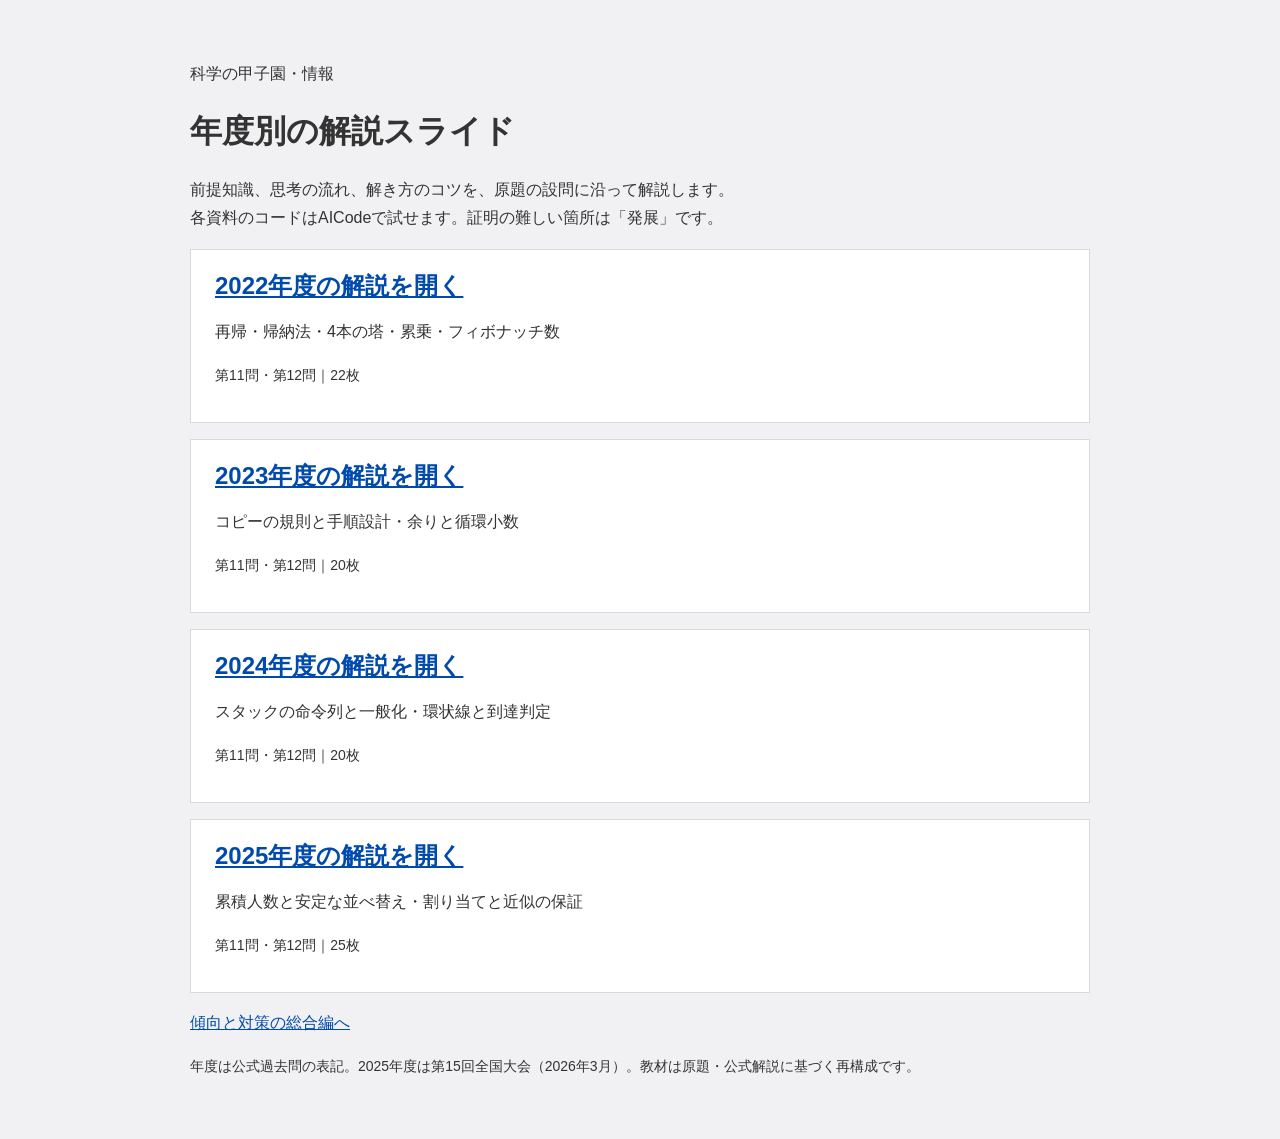
==== years/index.html @ 6c8cf7a3 "Add annual explanatory slide decks for 2022–2025" ====
<!doctype html><html lang="ja"><head><meta charset="utf-8"><meta name="viewport" content="width=device-width,initial-scale=1"><title>年度別解説｜科学の甲子園 情報</title><style>body{font-family:Meiryo,"Hiragino Sans",sans-serif;background:#f1f1f3;color:#333;max-width:900px;margin:60px auto;padding:0 24px}h1{font-size:32px}a{color:#004aad}article{background:white;padding:20px 24px;margin:16px 0;border:1px solid #d9d9d9}h2{margin:0 0 10px}p{line-height:1.8}.note{font-size:14px}</style></head><body><p>科学の甲子園・情報</p><h1>年度別の解説スライド</h1><p>前提知識、思考の流れ、解き方のコツを、原題の設問に沿って解説します。<br>各資料のコードはAICodeで試せます。証明の難しい箇所は「発展」です。</p><article><h2><a href="2022.html">2022年度の解説を開く</a></h2><p>再帰・帰納法・4本の塔・累乗・フィボナッチ数</p><p class="note">第11問・第12問｜22枚</p></article><article><h2><a href="2023.html">2023年度の解説を開く</a></h2><p>コピーの規則と手順設計・余りと循環小数</p><p class="note">第11問・第12問｜20枚</p></article><article><h2><a href="2024.html">2024年度の解説を開く</a></h2><p>スタックの命令列と一般化・環状線と到達判定</p><p class="note">第11問・第12問｜20枚</p></article><article><h2><a href="2025.html">2025年度の解説を開く</a></h2><p>累積人数と安定な並べ替え・割り当てと近似の保証</p><p class="note">第11問・第12問｜25枚</p></article><p><a href="../index.html">傾向と対策の総合編へ</a></p><p class="note">年度は公式過去問の表記。2025年度は第15回全国大会（2026年3月）。教材は原題・公式解説に基づく再構成です。</p></body></html>
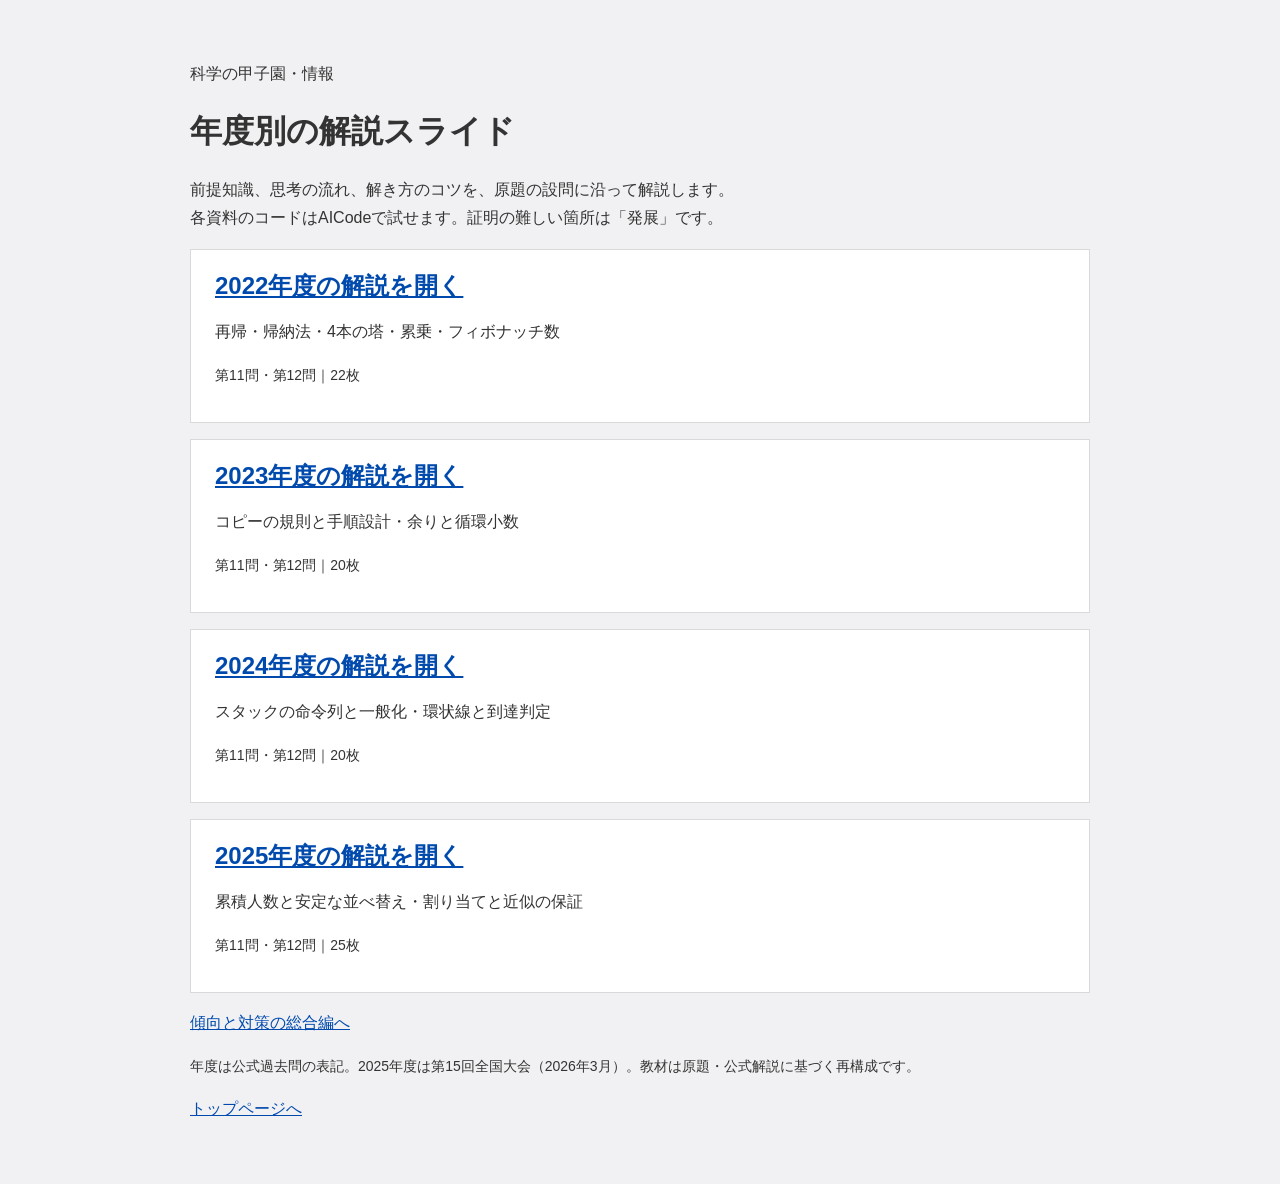
==== commit 5ea0bc29: "Create learning homepage with topic and annual navigation" ====
--- a/years/index.html
+++ b/years/index.html
@@ -1 +1 @@
-<!doctype html><html lang="ja"><head><meta charset="utf-8"><meta name="viewport" content="width=device-width,initial-scale=1"><title>年度別解説｜科学の甲子園 情報</title><style>body{font-family:Meiryo,"Hiragino Sans",sans-serif;background:#f1f1f3;color:#333;max-width:900px;margin:60px auto;padding:0 24px}h1{font-size:32px}a{color:#004aad}article{background:white;padding:20px 24px;margin:16px 0;border:1px solid #d9d9d9}h2{margin:0 0 10px}p{line-height:1.8}.note{font-size:14px}</style></head><body><p>科学の甲子園・情報</p><h1>年度別の解説スライド</h1><p>前提知識、思考の流れ、解き方のコツを、原題の設問に沿って解説します。<br>各資料のコードはAICodeで試せます。証明の難しい箇所は「発展」です。</p><article><h2><a href="2022.html">2022年度の解説を開く</a></h2><p>再帰・帰納法・4本の塔・累乗・フィボナッチ数</p><p class="note">第11問・第12問｜22枚</p></article><article><h2><a href="2023.html">2023年度の解説を開く</a></h2><p>コピーの規則と手順設計・余りと循環小数</p><p class="note">第11問・第12問｜20枚</p></article><article><h2><a href="2024.html">2024年度の解説を開く</a></h2><p>スタックの命令列と一般化・環状線と到達判定</p><p class="note">第11問・第12問｜20枚</p></article><article><h2><a href="2025.html">2025年度の解説を開く</a></h2><p>累積人数と安定な並べ替え・割り当てと近似の保証</p><p class="note">第11問・第12問｜25枚</p></article><p><a href="../index.html">傾向と対策の総合編へ</a></p><p class="note">年度は公式過去問の表記。2025年度は第15回全国大会（2026年3月）。教材は原題・公式解説に基づく再構成です。</p></body></html>+<!doctype html><html lang="ja"><head><meta charset="utf-8"><meta name="viewport" content="width=device-width,initial-scale=1"><title>年度別解説｜科学の甲子園 情報</title><style>body{font-family:Meiryo,"Hiragino Sans",sans-serif;background:#f1f1f3;color:#333;max-width:900px;margin:60px auto;padding:0 24px}h1{font-size:32px}a{color:#004aad}article{background:white;padding:20px 24px;margin:16px 0;border:1px solid #d9d9d9}h2{margin:0 0 10px}p{line-height:1.8}.note{font-size:14px}</style></head><body><p>科学の甲子園・情報</p><h1>年度別の解説スライド</h1><p>前提知識、思考の流れ、解き方のコツを、原題の設問に沿って解説します。<br>各資料のコードはAICodeで試せます。証明の難しい箇所は「発展」です。</p><article><h2><a href="2022.html">2022年度の解説を開く</a></h2><p>再帰・帰納法・4本の塔・累乗・フィボナッチ数</p><p class="note">第11問・第12問｜22枚</p></article><article><h2><a href="2023.html">2023年度の解説を開く</a></h2><p>コピーの規則と手順設計・余りと循環小数</p><p class="note">第11問・第12問｜20枚</p></article><article><h2><a href="2024.html">2024年度の解説を開く</a></h2><p>スタックの命令列と一般化・環状線と到達判定</p><p class="note">第11問・第12問｜20枚</p></article><article><h2><a href="2025.html">2025年度の解説を開く</a></h2><p>累積人数と安定な並べ替え・割り当てと近似の保証</p><p class="note">第11問・第12問｜25枚</p></article><p><a href="../overview.html">傾向と対策の総合編へ</a></p><p class="note">年度は公式過去問の表記。2025年度は第15回全国大会（2026年3月）。教材は原題・公式解説に基づく再構成です。</p><p><a href="../index.html">トップページへ</a></p></body></html>
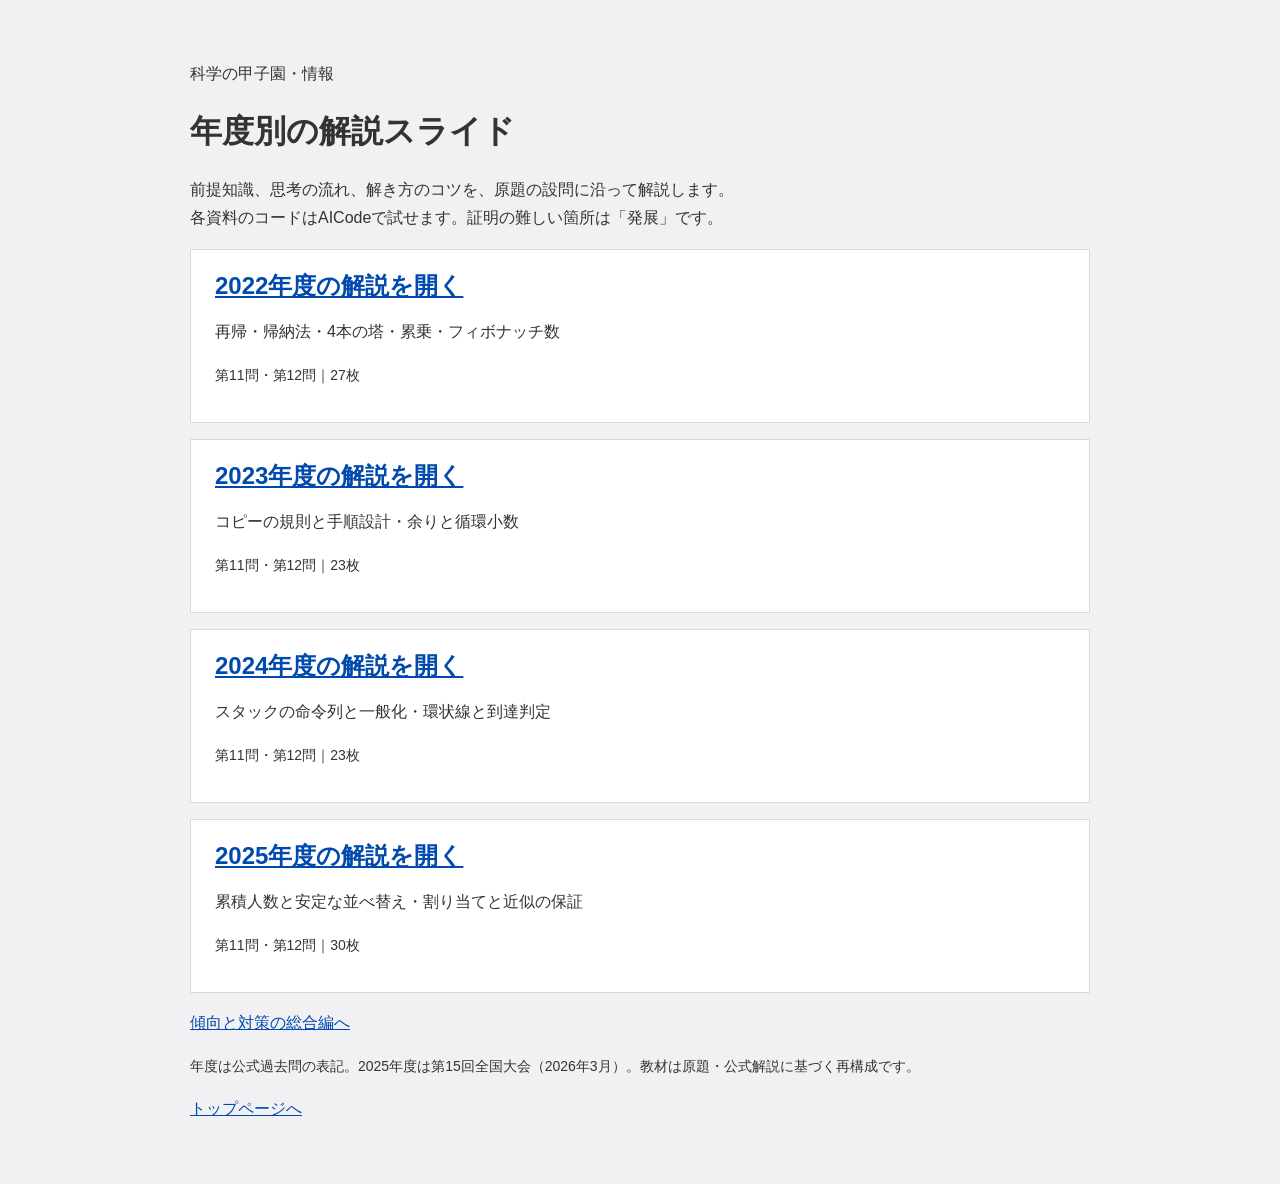
==== commit 46b38963: "Add illustrated prerequisite explanations before problems" ====
--- a/years/index.html
+++ b/years/index.html
@@ -1 +1 @@
-<!doctype html><html lang="ja"><head><meta charset="utf-8"><meta name="viewport" content="width=device-width,initial-scale=1"><title>年度別解説｜科学の甲子園 情報</title><style>body{font-family:Meiryo,"Hiragino Sans",sans-serif;background:#f1f1f3;color:#333;max-width:900px;margin:60px auto;padding:0 24px}h1{font-size:32px}a{color:#004aad}article{background:white;padding:20px 24px;margin:16px 0;border:1px solid #d9d9d9}h2{margin:0 0 10px}p{line-height:1.8}.note{font-size:14px}</style></head><body><p>科学の甲子園・情報</p><h1>年度別の解説スライド</h1><p>前提知識、思考の流れ、解き方のコツを、原題の設問に沿って解説します。<br>各資料のコードはAICodeで試せます。証明の難しい箇所は「発展」です。</p><article><h2><a href="2022.html">2022年度の解説を開く</a></h2><p>再帰・帰納法・4本の塔・累乗・フィボナッチ数</p><p class="note">第11問・第12問｜22枚</p></article><article><h2><a href="2023.html">2023年度の解説を開く</a></h2><p>コピーの規則と手順設計・余りと循環小数</p><p class="note">第11問・第12問｜20枚</p></article><article><h2><a href="2024.html">2024年度の解説を開く</a></h2><p>スタックの命令列と一般化・環状線と到達判定</p><p class="note">第11問・第12問｜20枚</p></article><article><h2><a href="2025.html">2025年度の解説を開く</a></h2><p>累積人数と安定な並べ替え・割り当てと近似の保証</p><p class="note">第11問・第12問｜25枚</p></article><p><a href="../overview.html">傾向と対策の総合編へ</a></p><p class="note">年度は公式過去問の表記。2025年度は第15回全国大会（2026年3月）。教材は原題・公式解説に基づく再構成です。</p><p><a href="../index.html">トップページへ</a></p></body></html>+<!doctype html><html lang="ja"><head><meta charset="utf-8"><meta name="viewport" content="width=device-width,initial-scale=1"><title>年度別解説｜科学の甲子園 情報</title><style>body{font-family:Meiryo,"Hiragino Sans",sans-serif;background:#f1f1f3;color:#333;max-width:900px;margin:60px auto;padding:0 24px}h1{font-size:32px}a{color:#004aad}article{background:white;padding:20px 24px;margin:16px 0;border:1px solid #d9d9d9}h2{margin:0 0 10px}p{line-height:1.8}.note{font-size:14px}</style></head><body><p>科学の甲子園・情報</p><h1>年度別の解説スライド</h1><p>前提知識、思考の流れ、解き方のコツを、原題の設問に沿って解説します。<br>各資料のコードはAICodeで試せます。証明の難しい箇所は「発展」です。</p><article><h2><a href="2022.html">2022年度の解説を開く</a></h2><p>再帰・帰納法・4本の塔・累乗・フィボナッチ数</p><p class="note">第11問・第12問｜27枚</p></article><article><h2><a href="2023.html">2023年度の解説を開く</a></h2><p>コピーの規則と手順設計・余りと循環小数</p><p class="note">第11問・第12問｜23枚</p></article><article><h2><a href="2024.html">2024年度の解説を開く</a></h2><p>スタックの命令列と一般化・環状線と到達判定</p><p class="note">第11問・第12問｜23枚</p></article><article><h2><a href="2025.html">2025年度の解説を開く</a></h2><p>累積人数と安定な並べ替え・割り当てと近似の保証</p><p class="note">第11問・第12問｜30枚</p></article><p><a href="../overview.html">傾向と対策の総合編へ</a></p><p class="note">年度は公式過去問の表記。2025年度は第15回全国大会（2026年3月）。教材は原題・公式解説に基づく再構成です。</p><p><a href="../index.html">トップページへ</a></p></body></html>
